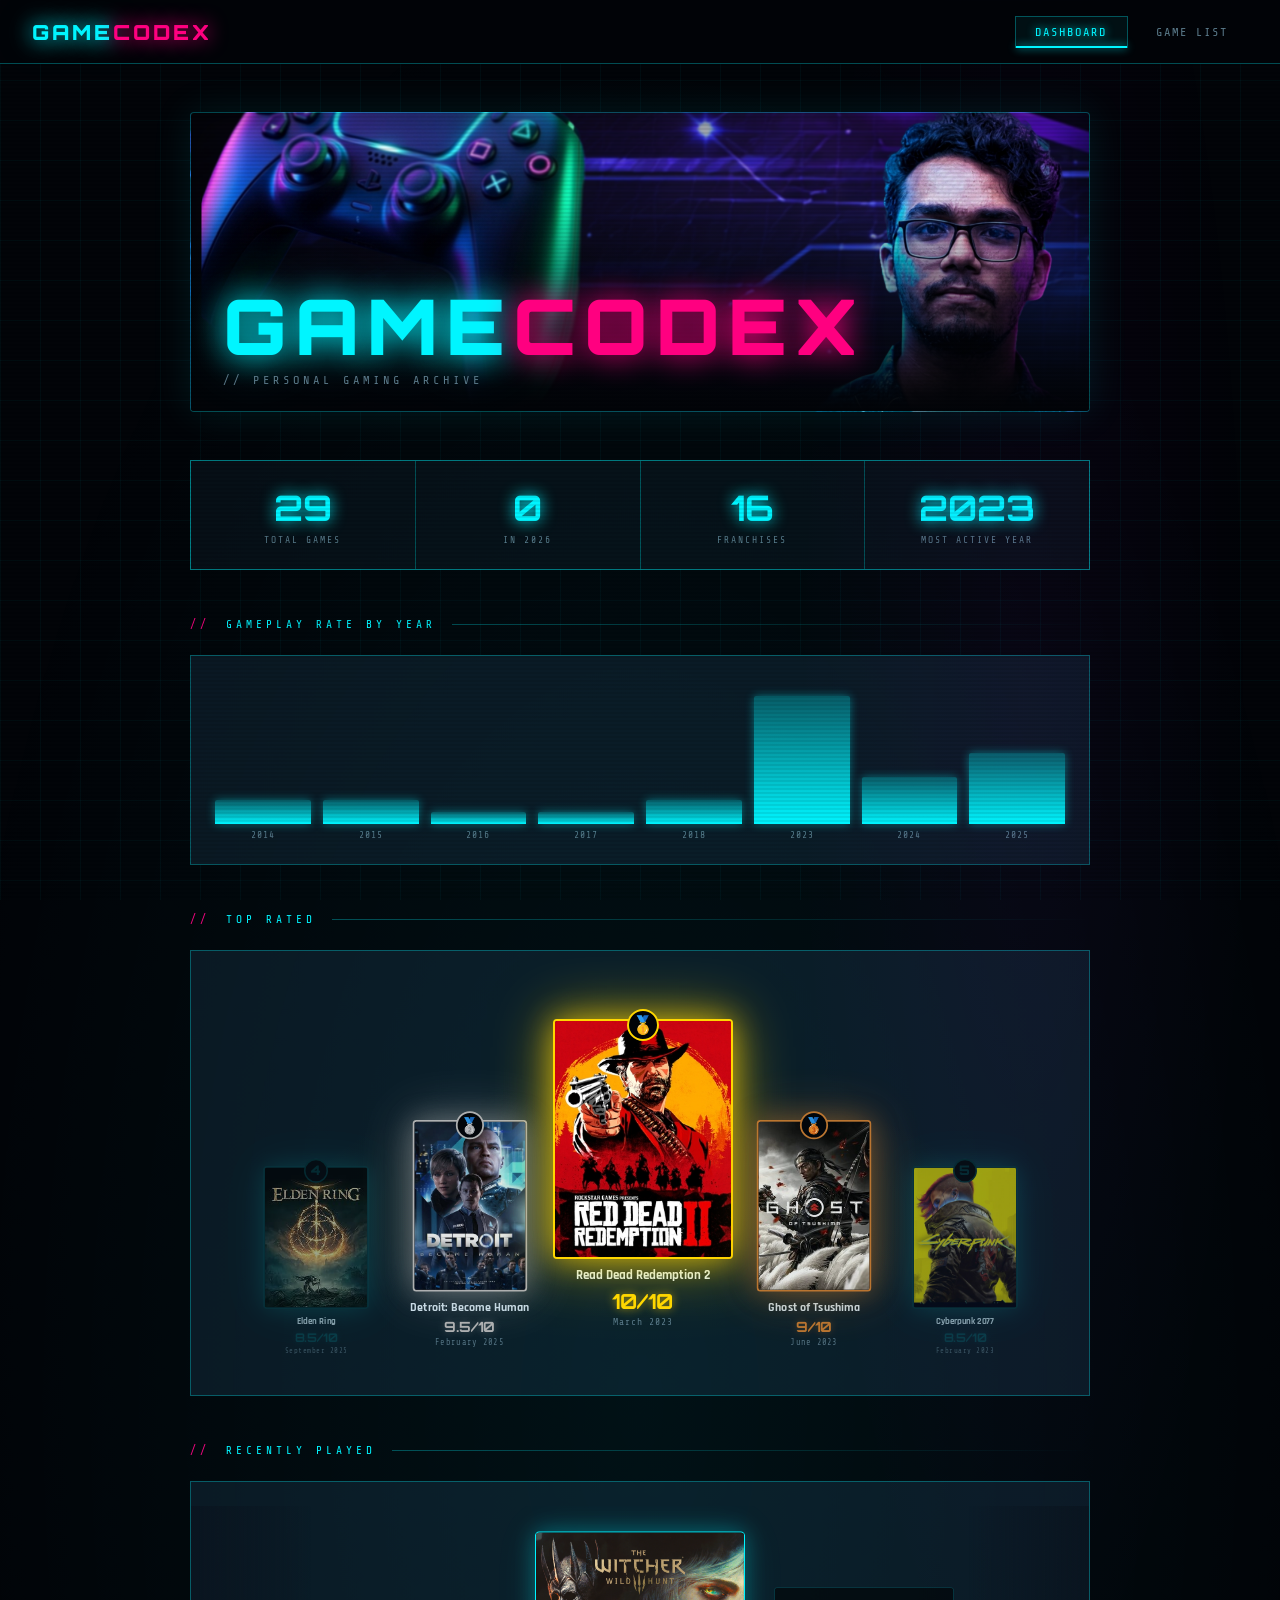
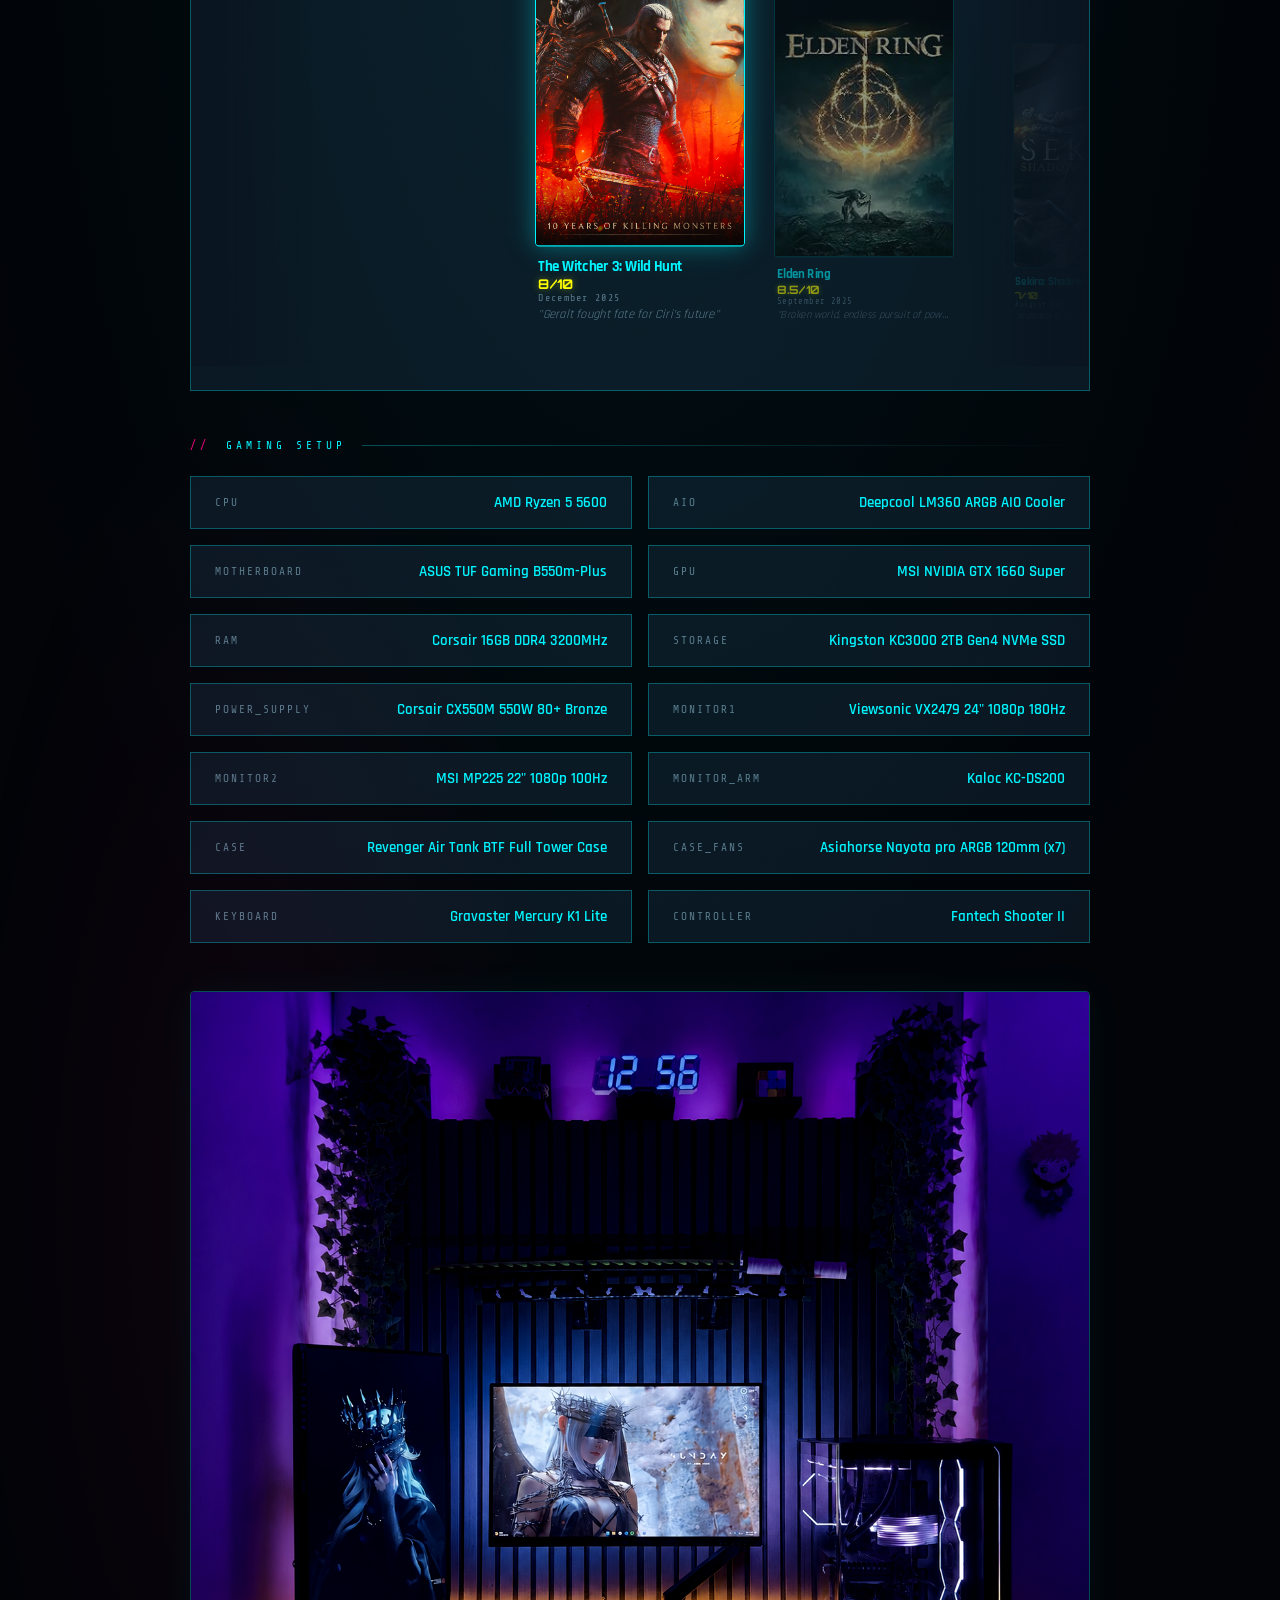
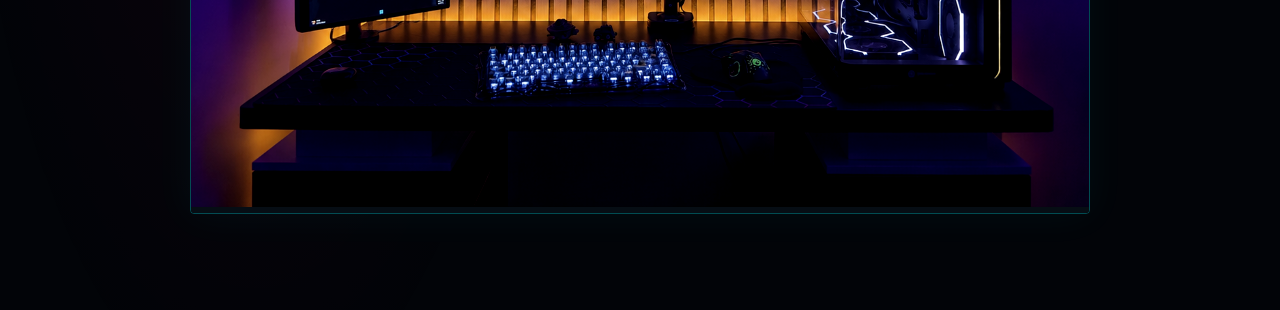
==== index.html @ 7c3b2da1 "website done" ====
<!DOCTYPE html>
<html lang="en">
<head>
  <meta charset="UTF-8">
  <meta name="viewport" content="width=device-width, initial-scale=1.0">
  <title>GameCodex — Dashboard</title>

  <link rel="preconnect" href="https://fonts.googleapis.com">
  <link href="https://fonts.googleapis.com/css2?family=Orbitron:wght@400;600;700;900&family=Share+Tech+Mono&family=Rajdhani:wght@300;400;500;600;700&display=swap" rel="stylesheet">

  <link rel="stylesheet" href="css/shared.css">
  <link rel="stylesheet" href="css/dashboard.css">
</head>
<body>

  <nav>
    <a href="index.html" class="nav-logo">GAME<span>CODEX</span></a>
    <div class="nav-links">
      <a href="index.html"  class="nav-link" data-page="dashboard">Dashboard</a>
      <a href="games.html"  class="nav-link" data-page="games">Game List</a>
    </div>
  </nav>


  <section class="hero">
    <div class="hero-bg"></div>

    <!-- BANNER -->
    <div class="hero-banner" id="heroBanner">
      <div class="hero-banner-overlay"></div>
      <div class="hero-title-block">
        <div class="site-title">GAME<span>CODEX</span></div>
        <div class="site-subtitle">// PERSONAL GAMING ARCHIVE</div>
      </div>
    </div>

    <!-- STATS ROW -->
    <div class="stats-row">
      <div class="stat-box">
        <span class="stat-num" id="statTotal">0</span>
        <span class="stat-label">Total Games</span>
      </div>
      <div class="stat-box">
        <span class="stat-num" id="statYear">0</span>
        <span class="stat-label" id="statYearLabel">This Year</span>
      </div>
      <div class="stat-box">
        <span class="stat-num" id="statFranchises">0</span>
        <span class="stat-label">Franchises</span>
      </div>
      <div class="stat-box">
        <span class="stat-num" id="statActiveYear">—</span>
        <span class="stat-label">Most Active Year</span>
      </div>
    </div>

    <!-- BAR CHART -->
    <div class="chart-section">
      <div class="section-label">GAMEPLAY RATE BY YEAR</div>
      <div class="chart-wrap">
        <div class="chart-bars" id="chartBars">
          <div class="empty-state" style="width:100%">
            <p>ADD GAMES TO SEE YOUR CHART</p>
          </div>
        </div>
      </div>
    </div>

    <!-- TOP RATED PODIUM (full width, shown first) -->
    <div class="panel-section">
      <div class="section-label">TOP RATED</div>
      <div class="panel-box">
        <div id="topRatedPodium"></div>
      </div>
    </div>

    <!-- LATEST GAMES CAROUSEL (full width, below top rated) -->
    <div class="panel-section">
      <div class="section-label">RECENTLY PLAYED</div>
      <div class="panel-box" style="padding: 1.5rem 0;">
        <div id="latestCarousel"></div>
      </div>
    </div>

    <!-- GAMING SETUP -->
    <div class="specs-section">
      <div class="section-label">GAMING SETUP</div>
      <div class="specs-grid" id="specsGrid"></div>
    </div>
    <div class="showcase-section">
      <div class="showcase-img-wrap">
        <img src="images/rig.PNG">
        <div class="showcase-overlay"></div>
      </div>
    </div>
  </section>

  <script src="js/games-data.js"></script>
  <script src="js/shared.js"></script>
  <script src="js/dashboard.js"></script>

</body>
</html>
---- css/shared.css ----
/* =============================================================
   shared.css — GameCodex
   ============================================================= */

:root {
  --neon-cyan:   #00f5ff;
  --neon-pink:   #ff0080;
  --neon-green:  #39ff14;
  --neon-yellow: #ffff00;
  --neon-purple: #bf00ff;

  --bg-primary:   #020408;
  --bg-secondary: #060d14;
  --bg-card:      #0a1520;
  --bg-card2:     #0d1b2a;

  --border-glow: rgba(0, 245, 255, 0.3);

  --text-primary: #e0f4ff;
  --text-muted:   #5a7a8a;

  --grid-color: rgba(0, 245, 255, 0.04);
}

*, *::before, *::after {
  box-sizing: border-box;
  margin: 0;
  padding: 0;
}

html { scroll-behavior: smooth; }

body {
  background: var(--bg-primary);
  color: var(--text-primary);
  font-family: 'Rajdhani', sans-serif;
  min-height: 100vh;
  overflow-x: hidden;
}

/* Grid background */
body::before {
  content: '';
  position: fixed;
  inset: 0;
  background-image:
    linear-gradient(var(--grid-color) 1px, transparent 1px),
    linear-gradient(90deg, var(--grid-color) 1px, transparent 1px);
  background-size: 40px 40px;
  pointer-events: none;
  z-index: 0;
}

/* Scanline overlay */
body::after {
  content: '';
  position: fixed;
  inset: 0;
  background: repeating-linear-gradient(
    0deg,
    transparent,
    transparent 2px,
    rgba(0,0,0,0.07) 2px,
    rgba(0,0,0,0.07) 4px
  );
  pointer-events: none;
  z-index: 1;
}

/* ── NAV ─────────────────────────────────────────────────────── */
nav {
  position: fixed;
  top: 0; left: 0; right: 0;
  z-index: 1000;
  background: rgba(2,4,8,0.92);
  backdrop-filter: blur(12px);
  border-bottom: 1px solid var(--border-glow);
  padding: 0 2rem;
  height: 64px;
  display: flex;
  align-items: center;
  justify-content: space-between;
}

.nav-logo {
  font-family: 'Orbitron', monospace;
  font-size: 1.3rem;
  font-weight: 900;
  color: var(--neon-cyan);
  text-shadow: 0 0 20px var(--neon-cyan), 0 0 40px rgba(0,245,255,0.4);
  letter-spacing: 3px;
  text-decoration: none;
}
.nav-logo span { color: var(--neon-pink); text-shadow: 0 0 20px var(--neon-pink); }

.nav-links { display: flex; gap: 0.5rem; }

.nav-link {
  font-family: 'Share Tech Mono', monospace;
  font-size: 0.75rem;
  letter-spacing: 2px;
  text-transform: uppercase;
  padding: 0.5rem 1.2rem;
  border: 1px solid transparent;
  background: transparent;
  color: var(--text-muted);
  cursor: pointer;
  transition: all 0.2s;
  position: relative;
  text-decoration: none;
  display: inline-flex;
  align-items: center;
}
.nav-link:hover,
.nav-link.active {
  color: var(--neon-cyan);
  border-color: var(--border-glow);
  text-shadow: 0 0 10px var(--neon-cyan);
  background: rgba(0,245,255,0.05);
}
.nav-link.active::after {
  content: '';
  position: absolute;
  bottom: -1px; left: 0; right: 0;
  height: 2px;
  background: var(--neon-cyan);
  box-shadow: 0 0 8px var(--neon-cyan);
}

/* ── SECTION LABEL ───────────────────────────────────────────── */
.section-label {
  font-family: 'Share Tech Mono', monospace;
  font-size: 0.7rem;
  letter-spacing: 4px;
  color: var(--neon-cyan);
  text-transform: uppercase;
  margin-bottom: 1.5rem;
  display: flex;
  align-items: center;
  gap: 1rem;
}
.section-label::before { content: '//'; color: var(--neon-pink); }
.section-label::after {
  content: '';
  flex: 1;
  height: 1px;
  background: linear-gradient(to right, var(--border-glow), transparent);
}

/* ── PAGE WRAPPER ────────────────────────────────────────────── */
.page-wrapper {
  padding: 5rem 2rem 3rem;
  max-width: 960px;
  margin: 0 auto;
  position: relative;
  z-index: 2;
}

/* ── PAGE HEADER ─────────────────────────────────────────────── */
.page-header {
  margin-bottom: 3rem;
  border-bottom: 1px solid var(--border-glow);
  padding-bottom: 1.5rem;
}
.page-title {
  font-family: 'Orbitron', monospace;
  font-size: 2rem;
  font-weight: 700;
  color: var(--text-primary);
  letter-spacing: 4px;
}
.page-title span { color: var(--neon-cyan); text-shadow: 0 0 15px var(--neon-cyan); }
.page-subtitle {
  font-family: 'Share Tech Mono', monospace;
  font-size: 0.7rem;
  color: var(--text-muted);
  letter-spacing: 2px;
  margin-top: 0.5rem;
}

/* ── EMPTY STATE ─────────────────────────────────────────────── */
.empty-state {
  text-align: center;
  padding: 4rem 2rem;
  color: var(--text-muted);
}
.empty-state .icon { font-size: 3rem; margin-bottom: 1rem; display: block; }
.empty-state p {
  font-family: 'Share Tech Mono', monospace;
  font-size: 0.75rem;
  letter-spacing: 2px;
}

/* ── SCROLLBAR ───────────────────────────────────────────────── */
::-webkit-scrollbar       { width: 4px; }
::-webkit-scrollbar-track { background: var(--bg-primary); }
::-webkit-scrollbar-thumb { background: rgba(0,245,255,0.3); border-radius: 2px; }

/* ── RESPONSIVE NAV ──────────────────────────────────────────── */
@media (max-width: 700px) {
  nav { padding: 0 1rem; }
  .nav-logo { font-size: 1rem; }
  .nav-link { padding: 0.4rem 0.7rem; font-size: 0.65rem; }
}
---- css/dashboard.css ----
/* =============================================================
   dashboard.css — GameCodex
   ============================================================= */

/* ── HERO WRAPPER ────────────────────────────────────────────── */
.hero {
  position: relative;
  min-height: 100vh;
  display: flex;
  flex-direction: column;
  align-items: center;
  justify-content: flex-start;
  overflow: hidden;
  padding: 80px 2rem 3rem;
}

.hero-bg {
  position: absolute;
  inset: 0;
  background:
    radial-gradient(ellipse 80% 60% at 50% 40%, rgba(0,245,255,0.06) 0%, transparent 70%),
    radial-gradient(ellipse 40% 40% at 20% 80%, rgba(255,0,128,0.05) 0%, transparent 60%),
    radial-gradient(ellipse 30% 50% at 80% 20%, rgba(191,0,255,0.04) 0%, transparent 60%);
  pointer-events: none;
}

/* ── BANNER ──────────────────────────────────────────────────── */
.hero-banner {
  width: 100%;
  max-width: 900px;
  height: 300px;
  border: 1px solid var(--border-glow);
  border-radius: 4px;
  margin-bottom: 3rem;
  margin-top: 2rem;
  position: relative;
  overflow: hidden;
  background: var(--bg-secondary);
  box-shadow: 0 0 40px rgba(0,245,255,0.1), inset 0 0 40px rgba(0,0,0,0.5);
  display: flex;
  align-items: flex-end;
}

.hero-banner-overlay {
  position: absolute;
  inset: 0;
  background: linear-gradient(to bottom, transparent 30%, var(--bg-primary) 100%);
  z-index: 1;
}

.hero-title-block {
  position: relative;
  z-index: 2;
  padding: 1.5rem 2rem;
}

.site-title {
  font-family: 'Orbitron', monospace;
  font-size: clamp(2.5rem, 6vw, 5rem);
  font-weight: 900;
  color: var(--neon-cyan);
  text-shadow: 0 0 30px var(--neon-cyan), 0 0 60px rgba(0,245,255,0.3);
  letter-spacing: 8px;
  line-height: 1;
  animation: flicker 8s infinite;
}
.site-title span { color: var(--neon-pink); text-shadow: 0 0 30px var(--neon-pink); }

.site-subtitle {
  font-family: 'Share Tech Mono', monospace;
  font-size: 0.75rem;
  color: var(--text-muted);
  letter-spacing: 4px;
  margin-top: 0.5rem;
}

/* ── STATS ROW ───────────────────────────────────────────────── */
.stats-row {
  display: grid;
  grid-template-columns: repeat(4, 1fr);
  gap: 1px;
  max-width: 900px;
  width: 100%;
  background: var(--border-glow);
  border: 1px solid var(--border-glow);
  margin-bottom: 3rem;
  animation: pulse-glow 4s ease-in-out infinite;
}

.stat-box {
  background: var(--bg-secondary);
  padding: 1.5rem;
  text-align: center;
  transition: background 0.2s;
}
.stat-box:hover { background: var(--bg-card); }

.stat-num {
  font-family: 'Orbitron', monospace;
  font-size: 2.2rem;
  font-weight: 700;
  color: var(--neon-cyan);
  text-shadow: 0 0 15px var(--neon-cyan);
  display: block;
}

.stat-label {
  font-family: 'Share Tech Mono', monospace;
  font-size: 0.6rem;
  color: var(--text-muted);
  letter-spacing: 2px;
  text-transform: uppercase;
  margin-top: 0.3rem;
  display: block;
}

/* ── CHART ───────────────────────────────────────────────────── */
.chart-section {
  max-width: 900px;
  width: 100%;
  margin-bottom: 3rem;
}

.chart-wrap {
  background: var(--bg-card);
  border: 1px solid var(--border-glow);
  padding: 1.5rem;
}

.chart-bars {
  display: flex;
  align-items: flex-end;
  gap: 12px;
  height: 160px;
  padding-top: 1rem;
}

.chart-col {
  flex: 1;
  display: flex;
  flex-direction: column;
  align-items: center;
  gap: 6px;
  height: 100%;
  justify-content: flex-end;
}

.chart-bar {
  width: 100%;
  background: linear-gradient(to top, var(--neon-cyan), rgba(0,245,255,0.3));
  box-shadow: 0 0 10px rgba(0,245,255,0.4);
  border-radius: 2px 2px 0 0;
  transition: all 0.3s;
  min-height: 4px;
  position: relative;
  cursor: default;
}
.chart-bar:hover {
  background: linear-gradient(to top, var(--neon-pink), rgba(255,0,128,0.3));
  box-shadow: 0 0 15px rgba(255,0,128,0.5);
}

.chart-bar .bar-tooltip {
  position: absolute;
  top: -28px; left: 50%;
  transform: translateX(-50%);
  background: var(--bg-primary);
  border: 1px solid var(--neon-cyan);
  color: var(--neon-cyan);
  font-family: 'Share Tech Mono', monospace;
  font-size: 0.65rem;
  padding: 2px 6px;
  white-space: nowrap;
  opacity: 0;
  transition: opacity 0.2s;
  pointer-events: none;
}
.chart-bar:hover .bar-tooltip { opacity: 1; }

.chart-year {
  font-family: 'Share Tech Mono', monospace;
  font-size: 0.6rem;
  color: var(--text-muted);
  letter-spacing: 1px;
}

/* ── FULL WIDTH PANEL SECTION ────────────────────────────────── */
.panel-section {
  max-width: 900px;
  width: 100%;
  margin-bottom: 3rem;
}

.panel-box {
  background: var(--bg-card);
  border: 1px solid var(--border-glow);
  padding: 2rem;
  overflow: hidden;
}

/* ── TOP RATED PODIUM ────────────────────────────────────────── */
#topRatedPodium {
  display: flex;
  align-items: flex-end;
  justify-content: center;
  gap: 1rem;
  padding: 2rem 1rem 1rem;
  min-height: 380px;
  position: relative;
}

/* Ambient glow behind the podium */
#topRatedPodium::before {
  content: '';
  position: absolute;
  inset: 0;
  background:
    radial-gradient(ellipse 60% 50% at 50% 60%, rgba(255,215,0,0.06) 0%, transparent 70%);
  pointer-events: none;
}

.podium-card {
  display: flex;
  flex-direction: column;
  align-items: center;
  gap: 0.6rem;
  transition: transform 0.4s ease, opacity 0.4s ease;
  position: relative;
  transform-origin: bottom center;
}

/* Rank badge top-left of image */
.podium-rank-badge {
  position: absolute;
  top: -10px;
  left: 50%;
  transform: translateX(-50%);
  font-family: 'Orbitron', monospace;
  font-size: 1.1rem;
  font-weight: 900;
  border: 2px solid;
  border-radius: 50%;
  width: 32px;
  height: 32px;
  display: flex;
  align-items: center;
  justify-content: center;
  background: var(--bg-primary);
  z-index: 2;
  line-height: 1;
}

/* Portrait image container — 2:3 ratio */
.podium-img-wrap {
  width: 130px;
  height: 195px;
  border: 2px solid;
  border-radius: 4px;
  overflow: hidden;
  position: relative;
  background: var(--bg-secondary);
  transition: box-shadow 0.3s;
  animation: breathingGlow 2.5s infinite alternate ease-in-out;
}

.podium-rank-1 .podium-img-wrap { width: 180px; height: 240px; }
.podium-rank-4 .podium-img-wrap,
.podium-rank-5 .podium-img-wrap { width: 140px; height: 190px; }

.podium-img-wrap img {
  width: 100%;
  height: 100%;
  object-fit: cover;
  display: block;
}

.podium-img-placeholder {
  width: 100%;
  height: 100%;
  display: flex;
  align-items: center;
  justify-content: center;
  font-size: 2.5rem;
  color: var(--text-muted);
}

.podium-info {
  text-align: center;
  max-width: 160px;
}

.podium-name {
  font-family: 'Rajdhani', sans-serif;
  font-weight: 700;
  font-size: 0.85rem;
  color: var(--text-primary);
  line-height: 1.2;
  margin-bottom: 0.25rem;
  overflow: hidden;
  display: -webkit-box;
  -webkit-line-clamp: 2;
  line-clamp: 2;
  -webkit-box-orient: vertical;
}

.podium-rank-1 .podium-name { font-size: 0.8rem; }
.podium-rank-4 .podium-name,
.podium-rank-5 .podium-name { font-size: 0.75rem; }

.podium-rating {
  font-family: 'Orbitron', monospace;
  font-size: 1rem;
  font-weight: 700;
}

.podium-rank-1 .podium-rating { font-size: 1.3rem; }

.podium-year {
  font-family: 'Share Tech Mono', monospace;
  font-size: 0.6rem;
  color: var(--text-muted);
  letter-spacing: 1px;
  margin-top: 0.2rem;
}

/* ── LATEST CAROUSEL ─────────────────────────────────────────── */
#latestCarousel {
  position: relative;
  overflow: hidden;
  height: 460px;
  display: flex;
  align-items: center;
}

/* Fade masks on left and right edges */
#latestCarousel::before,
#latestCarousel::after {
  content: '';
  position: absolute;
  top: 0; bottom: 0;
  width: 120px;
  z-index: 2;
  pointer-events: none;
}
#latestCarousel::before {
  left: 0;
  background: linear-gradient(to right, var(--bg-card), transparent);
}
#latestCarousel::after {
  right: 0;
  background: linear-gradient(to left, var(--bg-card), transparent);
}

.carousel-track {
  display: flex;
  gap: 24px;
  align-items: center;
  transition: transform 0.6s cubic-bezier(0.25, 0.46, 0.45, 0.94);
  will-change: transform;
  position: absolute;
}

.carousel-card {
  width: 200px;
  flex-shrink: 0;
  display: flex;
  flex-direction: column;
  gap: 0.6rem;
  transition: transform 0.6s ease, opacity 0.6s ease;
  transform-origin: center bottom;
}

/* Active — center card */
.carousel-card.active {
  transform: scale(1.05);
  opacity: 1;
}

/* One away from center */
.carousel-card.near {
  transform: scale(0.9);
  opacity: 0.55;
}

/* Two or more away */
.carousel-card.far {
  transform: scale(0.75);
  opacity: 0.25;
}

.carousel-img-wrap {
  width: 200px;
  height: 300px;   /* 2:3 portrait */
  border: 1px solid var(--border-glow);
  border-radius: 4px;
  overflow: hidden;
  background: var(--bg-secondary);
}

.carousel-card.active .carousel-img-wrap {
  border-color: var(--neon-cyan);
  box-shadow: 0 0 20px rgba(0,245,255,0.3), 0 0 40px rgba(0,245,255,0.1);
}

.carousel-img-wrap img {
  width: 100%;
  height: 100%;
  object-fit: cover;
  display: block;
}

.carousel-img-placeholder {
  width: 100%;
  height: 100%;
  display: flex;
  align-items: center;
  justify-content: center;
  font-size: 3rem;
  color: var(--text-muted);
}

.carousel-info { padding: 0 0.2rem; }

.carousel-name {
  font-family: 'Rajdhani', sans-serif;
  font-weight: 700;
  font-size: 0.9rem;
  color: var(--neon-cyan);
  white-space: nowrap;
  overflow: hidden;
  text-overflow: ellipsis;
}

.carousel-rating {
  font-family: 'Orbitron', monospace;
  font-size: 0.8rem;
  font-weight: 700;
  color: var(--neon-yellow);
  text-shadow: 0 0 8px rgba(255,255,0,0.4);
}

.carousel-year {
  font-family: 'Share Tech Mono', monospace;
  font-size: 0.6rem;
  color: var(--text-muted);
  letter-spacing: 1px;
}

.carousel-note {
  font-family: 'Rajdhani', sans-serif;
  font-size: 0.75rem;
  color: var(--text-muted);
  font-style: italic;
  white-space: nowrap;
  overflow: hidden;
  text-overflow: ellipsis;
  margin-top: 0.2rem;
}

/* ── SPECS SECTION ───────────────────────────────────────────── */
.specs-section {
  max-width: 900px;
  width: 100%;
  margin-bottom: 3rem;
}

.specs-grid {
  display: grid;
  grid-template-columns: 1fr 1fr;
  gap: 1rem;
}

.spec-item {
  background: var(--bg-card);
  border: 1px solid var(--border-glow);
  padding: 1rem 1.5rem;
  display: flex;
  justify-content: space-between;
  align-items: center;
}

.spec-key {
  font-family: 'Share Tech Mono', monospace;
  font-size: 0.7rem;
  color: var(--text-muted);
  letter-spacing: 2px;
  text-transform: uppercase;
}

.spec-val {
  font-family: 'Rajdhani', sans-serif;
  font-weight: 600;
  font-size: 0.95rem;
  color: var(--neon-cyan);
}


/* ── CONTAINED VERTICAL SHOWCASE ─────────────────────────────── */
.showcase-section {
  max-width: 900px;
  width: 100%;
  height: 100%; 
  margin-top: 0rem;
  margin-bottom: 3rem;
  position: relative;
  border: 1px solid var(--border-glow);
  border-radius: 4px;
  overflow: hidden;
  box-shadow: 0 0 40px rgba(0,229,255,0.05);
  animation: breathingGlow 2s infinite alternate ease-in-out;
}

.showcase-img-wrap {
  width: 100%;
  height: 100%;
  background: var(--bg-secondary);
  position: relative;
  
  
}

.showcase-img-wrap img {
  width: 100%;
  height: 100%;
  object-fit: cover;
  object-position: center;
  filter: grayscale(20%) contrast(1.1);
  
}



/* ── ANIMATIONS ──────────────────────────────────────────────── */
@keyframes flicker {
  0%, 100% { opacity: 1; }
  92%       { opacity: 1; }
  93%       { opacity: 0.85; }
  94%       { opacity: 1; }
  96%       { opacity: 0.9; }
  97%       { opacity: 1; }
}

@keyframes pulse-glow {
  0%, 100% { box-shadow: 0 0 10px rgba(0,245,255,0.1); }
  50%       { box-shadow: 0 0 20px rgba(0,245,255,0.3), 0 0 40px rgba(0,245,255,0.1); }
}

@keyframes breathingGlow {
  0%   { filter: drop-shadow(0 0 5px var(--neon-cyan)) brightness(1); }
  150% { filter: drop-shadow(0 0 10px var(--neon-cyan)) brightness(1.3); }
}



/* ── RESPONSIVE ──────────────────────────────────────────────── */
@media (max-width: 700px) {
  .stats-row  { grid-template-columns: 1fr 1fr; }
  .specs-grid { grid-template-columns: 1fr; }
  .site-title { font-size: 2rem; letter-spacing: 4px; }
  .hero-banner { height: 220px; }

  #topRatedPodium { gap: 0.5rem; min-height: 280px; }
  .podium-img-wrap { width: 80px; height: 120px; }
  .podium-rank-1 .podium-img-wrap { width: 110px; height: 165px; }
  .podium-rank-4 .podium-img-wrap,
  .podium-rank-5 .podium-img-wrap { display: none; }

  .carousel-img-wrap { width: 140px; height: 210px; }
  .carousel-card { width: 140px; }
  #latestCarousel { height: 280px; }
}
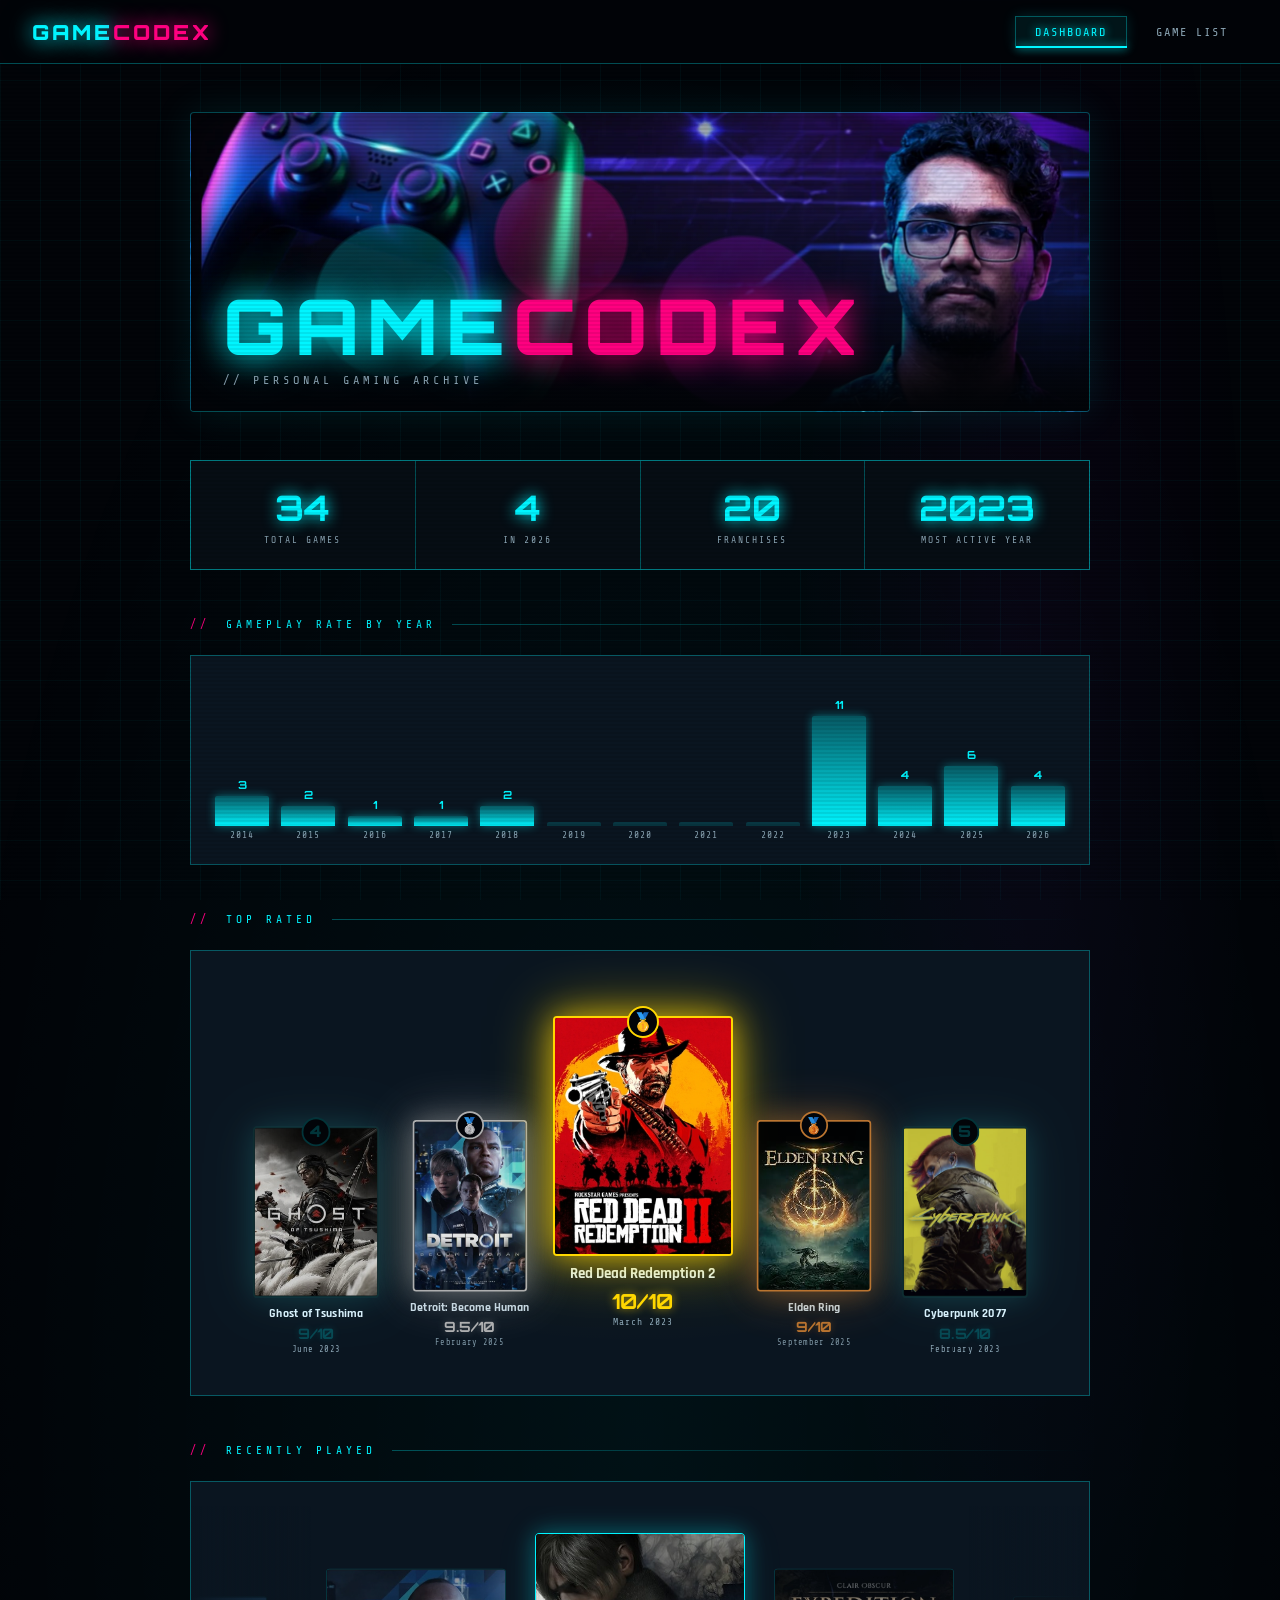
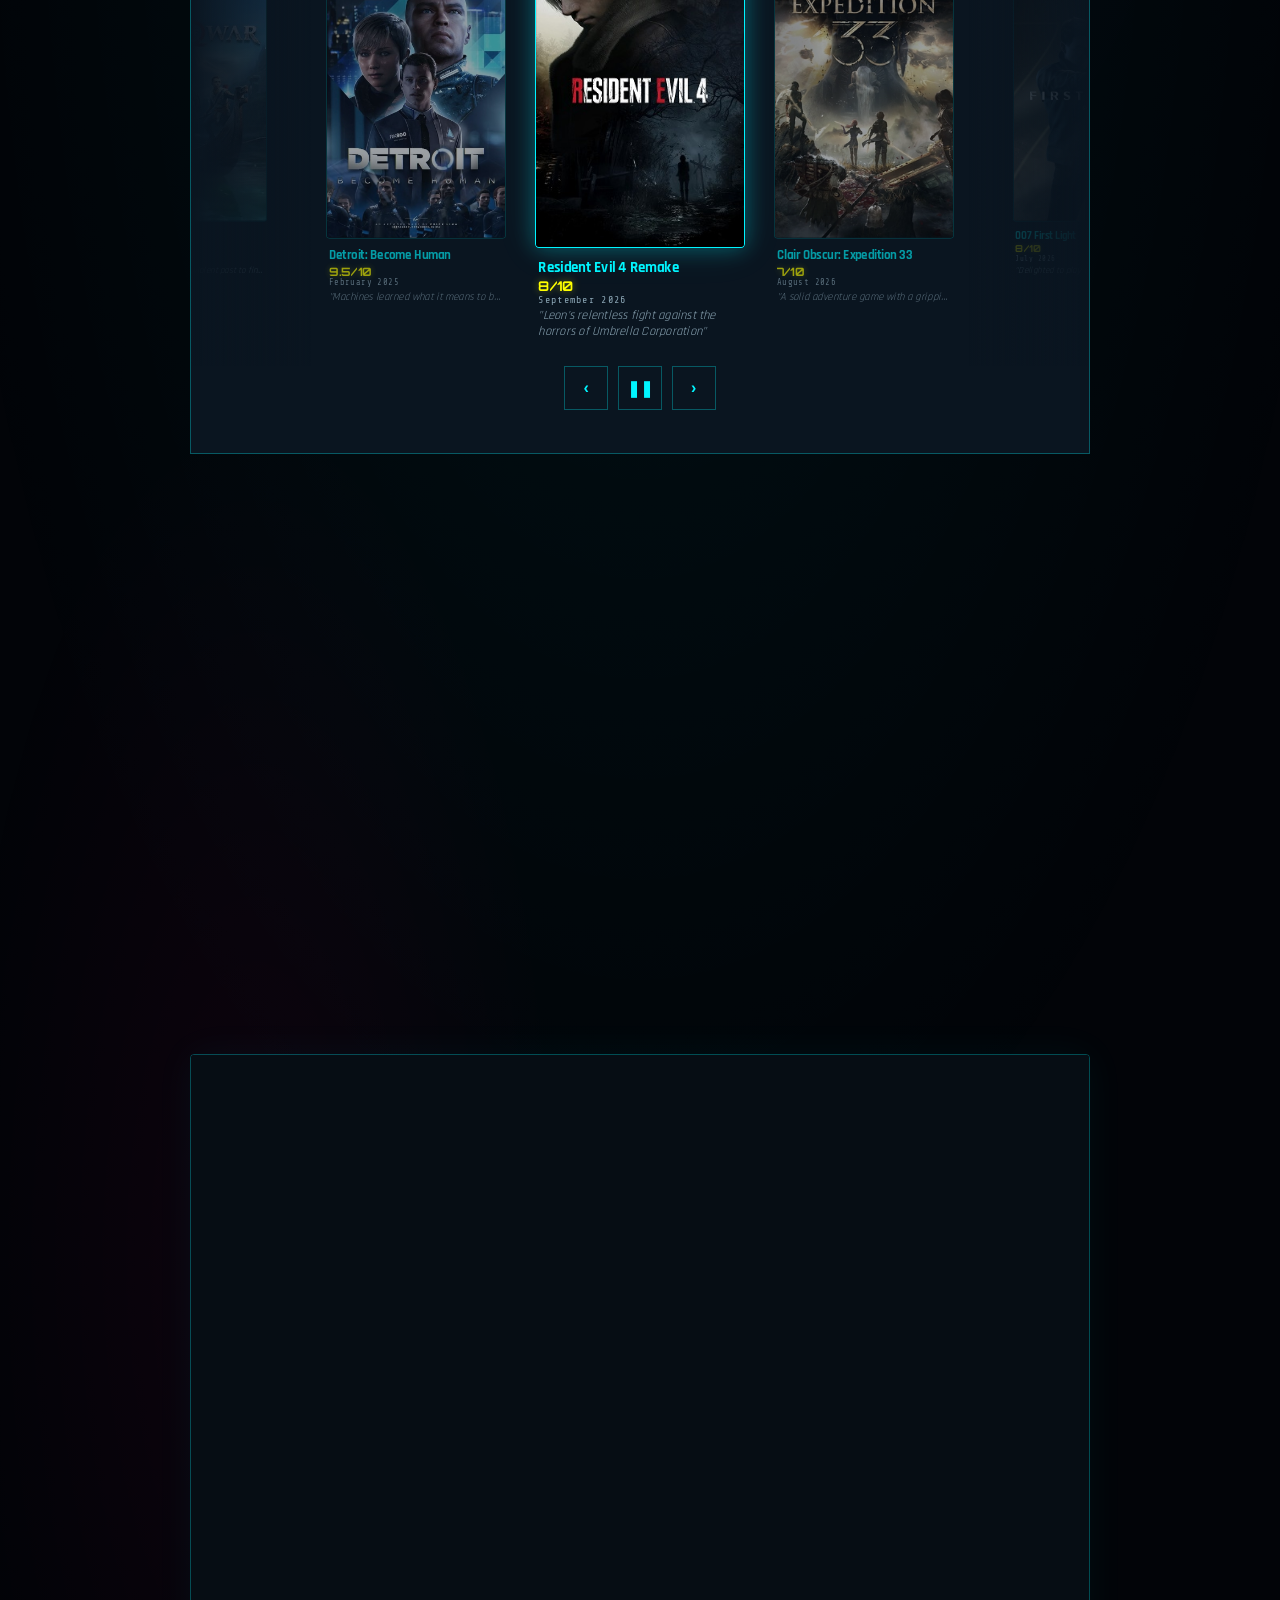
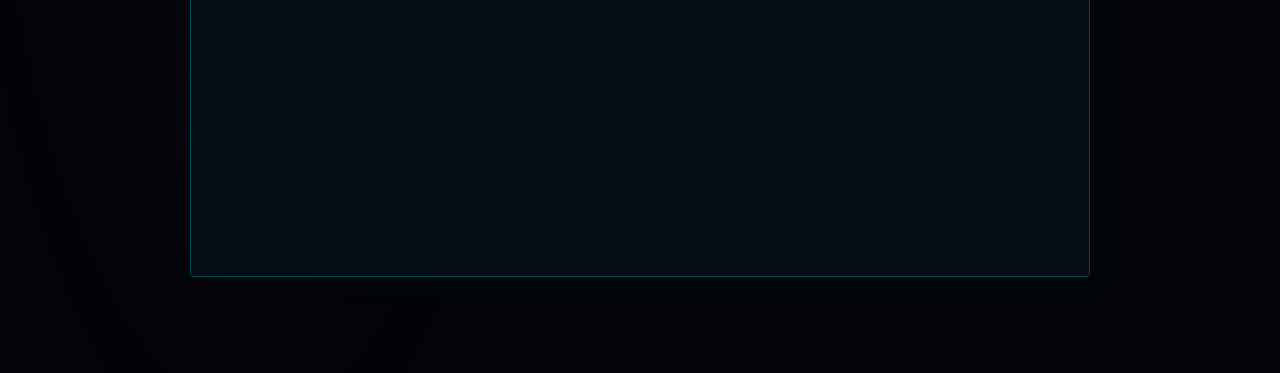
==== commit eb344946: "polsih" ====
--- a/index.html
+++ b/index.html
@@ -3,17 +3,23 @@
 <head>
   <meta charset="UTF-8">
   <meta name="viewport" content="width=device-width, initial-scale=1.0">
+  <meta name="description" content="GameCodex — a personal archive of every game I have played, with ratings, notes and my setup.">
+  <meta name="theme-color" content="#020408">
+  <link rel="icon" href="data:image/svg+xml,%3Csvg xmlns=%27http://www.w3.org/2000/svg%27 viewBox=%270 0 32 32%27%3E%3Crect width=%2732%27 height=%2732%27 rx=%276%27 fill=%27%23020408%27/%3E%3Cpath d=%27M8 11h16v10H8z%27 fill=%27none%27 stroke=%27%2300f5ff%27 stroke-width=%272%27/%3E%3Ccircle cx=%2712%27 cy=%2716%27 r=%271.6%27 fill=%27%23ff0080%27/%3E%3C/svg%3E">
   <title>GameCodex — Dashboard</title>
 
   <link rel="preconnect" href="https://fonts.googleapis.com">
-  <link href="https://fonts.googleapis.com/css2?family=Orbitron:wght@400;600;700;900&family=Share+Tech+Mono&family=Rajdhani:wght@300;400;500;600;700&display=swap" rel="stylesheet">
+  <link rel="preconnect" href="https://fonts.gstatic.com" crossorigin>
+  <link href="https://fonts.googleapis.com/css2?family=Orbitron:wght@700;900&family=Share+Tech+Mono&family=Rajdhani:wght@400;600;700&display=swap" rel="stylesheet">
 
   <link rel="stylesheet" href="css/shared.css">
   <link rel="stylesheet" href="css/dashboard.css">
+  <link rel="stylesheet" href="css/polish.css">
 </head>
 <body>
 
-  <nav>
+  <a class="skip" href="#main">Skip to content</a>
+  <nav aria-label="Main">
     <a href="index.html" class="nav-logo">GAME<span>CODEX</span></a>
     <div class="nav-links">
       <a href="index.html"  class="nav-link" data-page="dashboard">Dashboard</a>
@@ -22,14 +28,16 @@
   </nav>
 
 
-  <section class="hero">
+  <svg width="0" height="0" style="position:absolute" aria-hidden="true"><filter id="goo"><feGaussianBlur in="SourceGraphic" stdDeviation="16" result="b"/><feColorMatrix in="b" mode="matrix" values="1 0 0 0 0  0 1 0 0 0  0 0 1 0 0  0 0 0 12 -4.5"/></filter></svg>
+  <main class="hero" id="main">
     <div class="hero-bg"></div>
 
     <!-- BANNER -->
     <div class="hero-banner" id="heroBanner">
-      <div class="hero-banner-overlay"></div>
+      <div class="liquid" aria-hidden="true"><i></i><i></i><i></i></div>
+    <div class="hero-banner-overlay"></div>
       <div class="hero-title-block">
-        <div class="site-title">GAME<span>CODEX</span></div>
+        <h1 class="site-title">GAME<span>CODEX</span></h1>
         <div class="site-subtitle">// PERSONAL GAMING ARCHIVE</div>
       </div>
     </div>
@@ -56,7 +64,7 @@
 
     <!-- BAR CHART -->
     <div class="chart-section">
-      <div class="section-label">GAMEPLAY RATE BY YEAR</div>
+      <h2 class="section-label">GAMEPLAY RATE BY YEAR</h2>
       <div class="chart-wrap">
         <div class="chart-bars" id="chartBars">
           <div class="empty-state" style="width:100%">
@@ -68,7 +76,7 @@
 
     <!-- TOP RATED PODIUM (full width, shown first) -->
     <div class="panel-section">
-      <div class="section-label">TOP RATED</div>
+      <h2 class="section-label">TOP RATED</h2>
       <div class="panel-box">
         <div id="topRatedPodium"></div>
       </div>
@@ -76,7 +84,7 @@
 
     <!-- LATEST GAMES CAROUSEL (full width, below top rated) -->
     <div class="panel-section">
-      <div class="section-label">RECENTLY PLAYED</div>
+      <h2 class="section-label">RECENTLY PLAYED</h2>
       <div class="panel-box" style="padding: 1.5rem 0;">
         <div id="latestCarousel"></div>
       </div>
@@ -84,20 +92,20 @@
 
     <!-- GAMING SETUP -->
     <div class="specs-section">
-      <div class="section-label">GAMING SETUP</div>
+      <h2 class="section-label">GAMING SETUP</h2>
       <div class="specs-grid" id="specsGrid"></div>
     </div>
     <div class="showcase-section">
       <div class="showcase-img-wrap">
-        <img src="images/rig.PNG">
-        <div class="showcase-overlay"></div>
+        <img src="images/rig.webp" alt="My gaming desk setup: two monitors, a keyboard and an RGB-lit PC under purple lighting" width="1316" height="1195" loading="lazy" decoding="async">
       </div>
     </div>
-  </section>
+  </main>
 
   <script src="js/games-data.js"></script>
   <script src="js/shared.js"></script>
   <script src="js/dashboard.js"></script>
+<script src="js/polish.js"></script>
 
 </body>
 </html>
--- a/css/dashboard.css
+++ b/css/dashboard.css
@@ -229,6 +229,16 @@
   transform-origin: bottom center;
 }
 
+/* Per-rank layout — order / scale / elevation / opacity.
+   Moved here from inline styles in dashboard.js so media queries
+   below can override them (inline styles always beat stylesheets).
+   Visual order: rank4  rank2  rank1  rank3  rank5 */
+.podium-rank-1 { order: 3; transform: scale(1)    translateY(-20px); opacity: 1;   }
+.podium-rank-2 { order: 2; transform: scale(0.88) translateY(0);     opacity: 0.9; }
+.podium-rank-3 { order: 4; transform: scale(0.88) translateY(0);     opacity: 0.9; }
+.podium-rank-4 { order: 1; transform: scale(0.75) translateY(10px);  opacity: 0.6; }
+.podium-rank-5 { order: 5; transform: scale(0.75) translateY(10px);  opacity: 0.6; }
+
 /* Rank badge top-left of image */
 .podium-rank-badge {
   position: absolute;
@@ -545,9 +555,12 @@
   50%       { box-shadow: 0 0 20px rgba(0,245,255,0.3), 0 0 40px rgba(0,245,255,0.1); }
 }
 
+/* Keyframe selectors must be within 0%–100%. The old "150%" frame
+   was invalid and silently dropped, leaving a one-frame animation
+   that did nothing. */
 @keyframes breathingGlow {
-  0%   { filter: drop-shadow(0 0 5px var(--neon-cyan)) brightness(1); }
-  150% { filter: drop-shadow(0 0 10px var(--neon-cyan)) brightness(1.3); }
+  0%   { filter: drop-shadow(0 0 5px var(--neon-cyan))  brightness(1); }
+  100% { filter: drop-shadow(0 0 10px var(--neon-cyan)) brightness(1.15); }
 }
 
 
@@ -559,13 +572,29 @@
   .site-title { font-size: 2rem; letter-spacing: 4px; }
   .hero-banner { height: 220px; }
 
-  #topRatedPodium { gap: 0.5rem; min-height: 280px; }
+  #topRatedPodium { gap: 0.5rem; min-height: 280px; padding: 1.5rem 0.5rem 0.5rem; }
   .podium-img-wrap { width: 80px; height: 120px; }
   .podium-rank-1 .podium-img-wrap { width: 110px; height: 165px; }
-  .podium-rank-4 .podium-img-wrap,
-  .podium-rank-5 .podium-img-wrap { display: none; }
+
+  /* Hide the ENTIRE card for ranks 4–5, not just the image.
+     Hiding only .podium-img-wrap left orphaned badge/name/rating
+     text floating in the flex row, squeezing the top-3 layout. */
+  .podium-rank-4,
+  .podium-rank-5 { display: none; }
+
+  /* Soften rank-1 elevation — the desktop -20px lift is
+     disproportionate next to 120px-tall mobile cards. */
+  .podium-rank-1 { transform: scale(1) translateY(-10px); }
+
+  .podium-info { max-width: 100px; }
 
   .carousel-img-wrap { width: 140px; height: 210px; }
   .carousel-card { width: 140px; }
   #latestCarousel { height: 280px; }
-}
+
+  /* Fade masks: 120px × 2 = 240px covered ~70% of a ~340px
+     phone container — even the centered card sat under the fade.
+     40px keeps the edge-fade effect at sane proportions. */
+  #latestCarousel::before,
+  #latestCarousel::after { width: 40px; }
+}
--- a/css/polish.css
+++ b/css/polish.css
@@ -0,0 +1,66 @@
+/* polish.css — loaded after page CSS. Fixes + motion layer. */
+:root{--text-muted:#8ba5b4;--purple-text:#d27dff;--spring:cubic-bezier(.34,1.56,.64,1)}
+html{scroll-padding-top:80px}
+.sr-only{position:absolute;width:1px;height:1px;overflow:hidden;clip:rect(0 0 0 0);white-space:nowrap}
+a:focus-visible,button:focus-visible,[tabindex]:focus-visible{outline:2px solid var(--neon-cyan);outline-offset:3px;box-shadow:0 0 12px rgba(0,245,255,.5)}
+.skip{position:absolute;left:1rem;top:-4rem;z-index:2000;background:var(--bg-primary);color:var(--neon-cyan);padding:.6rem 1rem;border:1px solid var(--neon-cyan);transition:top .2s}.skip:focus{top:.6rem}
+@view-transition{navigation:auto}
+nav{view-transition-name:site-nav}
+.hero{min-height:100svh}
+h1.site-title{margin:0}h2.section-label{font-weight:400}
+/* nav: liquid pill */
+.nav-links{position:relative}
+.nav-link{z-index:1}
+.nav-link:hover,.nav-link.active{background:transparent;border-color:transparent}
+.nav-pill{position:absolute;top:0;left:0;height:100%;border:1px solid var(--border-glow);background:rgba(0,245,255,.07);box-shadow:0 0 14px rgba(0,245,255,.15);pointer-events:none;transition:transform .5s var(--spring),width .5s var(--spring)}
+@media(pointer:coarse){.nav-link{min-height:44px}}
+/* hero liquid */
+.liquid{position:absolute;inset:0;z-index:0;filter:url(#goo);opacity:.28;mix-blend-mode:screen;pointer-events:none}
+.liquid i{position:absolute;border-radius:50%;width:150px;height:150px;animation:drift 12s ease-in-out infinite alternate}
+.liquid i:nth-child(1){background:var(--neon-cyan);left:14%;top:38%}
+.liquid i:nth-child(2){background:var(--neon-pink);left:34%;top:20%;width:130px;height:130px;animation-duration:10s;animation-delay:-4s}
+.liquid i:nth-child(3){background:var(--neon-purple);left:52%;top:42%;width:170px;height:170px;animation-duration:15s;animation-delay:-8s}
+@keyframes drift{0%{transform:translate(-40px,10px) scale(1)}50%{transform:translate(90px,-40px) scale(1.2)}100%{transform:translate(20px,30px) scale(.88)}}
+/* scan-in reveal */
+/* hide with opacity only: a clipped target has zero area and IntersectionObserver would never fire */
+.js-motion .reveal:not(.in){opacity:0}
+.js-motion .reveal.in{animation:scanIn .8s var(--d,0ms) cubic-bezier(.2,.8,.2,1) both}
+.js-motion .stats-row.reveal.in{animation:scanIn .8s both,pulse-glow 4s ease-in-out .8s infinite}
+.js-motion .showcase-section.reveal.in{animation:scanIn .8s both,breathingGlow 2s .8s infinite alternate ease-in-out}
+@keyframes scanIn{from{clip-path:inset(0 0 100% 0);opacity:0}to{clip-path:inset(-60px);opacity:1}}
+/* chart */
+.chart-col{gap:4px}
+.chart-bar{height:var(--h,3px);transform-origin:bottom;transition:background .3s,box-shadow .3s}
+.chart-col.empty .chart-bar{background:rgba(0,245,255,.15);box-shadow:none}
+.bar-val{font:700 .7rem 'Orbitron',monospace;color:var(--neon-cyan);min-height:1em}
+.chart-section.in .chart-bar{animation:grow .8s calc(var(--i)*60ms) cubic-bezier(.2,.9,.3,1.2) both}
+@keyframes grow{from{transform:scaleY(0)}}
+/* podium: dim image only, never text */
+.podium-rank-1 .podium-name{font-size:.95rem}
+.podium-rank-4,.podium-rank-5{opacity:1;transform:scale(.9) translateY(8px)}
+.podium-rank-4 .podium-img-wrap,.podium-rank-5 .podium-img-wrap{filter:saturate(.7) brightness(.8);animation:none}
+.podium-rank-4 .podium-name,.podium-rank-5 .podium-name{font-size:.85rem}
+.podium-rank-1 .podium-img-wrap::after{content:'';position:absolute;inset:0;background:linear-gradient(115deg,transparent 35%,rgba(255,255,255,.35) 50%,transparent 65%);transform:translateX(-120%);animation:sheen 4s 1.5s infinite}
+@keyframes sheen{to{transform:translateX(120%)}}
+/* carousel: coverflow, seamless wrap */
+.carousel-track{position:relative;display:block;width:100%;height:100%;transform:none!important;transition:none}
+.carousel-card,.carousel-card.active,.carousel-card.near,.carousel-card.far{position:absolute;left:50%;top:50%;transform:translate(calc(-50% + var(--x,0px)),-50%) scale(var(--s,1));transform-origin:center;transition:transform .7s cubic-bezier(.22,.9,.3,1),opacity .5s;cursor:pointer}
+.carousel-card.active{--s:1.05;opacity:1;cursor:default}.carousel-card.near{--s:.9;opacity:.6}.carousel-card.far{--s:.75;opacity:.3}
+.carousel-card.gone{opacity:0;pointer-events:none}
+.carousel-card.active .carousel-note{white-space:normal;display:-webkit-box;-webkit-line-clamp:3;-webkit-box-orient:vertical}
+.car-ctrl{display:flex;justify-content:center;gap:.6rem;padding:0 0 1.2rem}
+.car-ctrl button{width:44px;height:44px;background:transparent;border:1px solid var(--border-glow);color:var(--neon-cyan);font:700 1rem 'Orbitron',monospace;cursor:pointer;transition:background .2s,box-shadow .2s,transform .3s var(--spring)}
+.car-ctrl button:hover{background:rgba(0,245,255,.1);box-shadow:0 0 12px rgba(0,245,255,.3);transform:translateY(-2px)}
+/* game tiles: tilt + glare, meter, always-visible rating */
+.game-tile,.game-tile:hover{transform:perspective(800px) rotateX(var(--rx,0deg)) rotateY(var(--ry,0deg)) translateY(var(--ty,0))}
+.game-tile{position:relative}.game-tile:hover{--ty:-4px}
+.game-tile::after{content:'';position:absolute;inset:0;background:radial-gradient(circle at var(--mx,50%) var(--my,0%),rgba(255,255,255,.16),transparent 55%);opacity:0;transition:opacity .25s;pointer-events:none}
+.game-tile:hover::after{opacity:1}
+.tile-rating-badge{opacity:1}
+.tile-franchise{color:var(--purple-text);opacity:1}
+.tile-note{-webkit-line-clamp:4;line-clamp:4}
+.meter{display:flex;gap:3px;margin:.2rem 0}
+.meter i{flex:1;height:6px;transform:skewX(-20deg);background:linear-gradient(90deg,var(--neon-yellow) calc(var(--f)*100%),rgba(139,165,180,.25) calc(var(--f)*100%));box-shadow:0 0 6px rgba(255,255,0,calc(var(--f)*.35))}
+@media(max-width:700px){.chart-bars{gap:3px}.chart-wrap{padding:1rem .6rem}.chart-year{font-size:0}.chart-year::after{content:attr(data-s);font-size:.6rem}}
+@media(prefers-reduced-motion:reduce){*,::before,::after{animation-duration:.001ms!important;animation-iteration-count:1!important;transition-duration:.001ms!important;scroll-behavior:auto!important}.liquid{display:none}}
+@media print{.reveal{clip-path:none!important;opacity:1!important;animation:none!important}}
